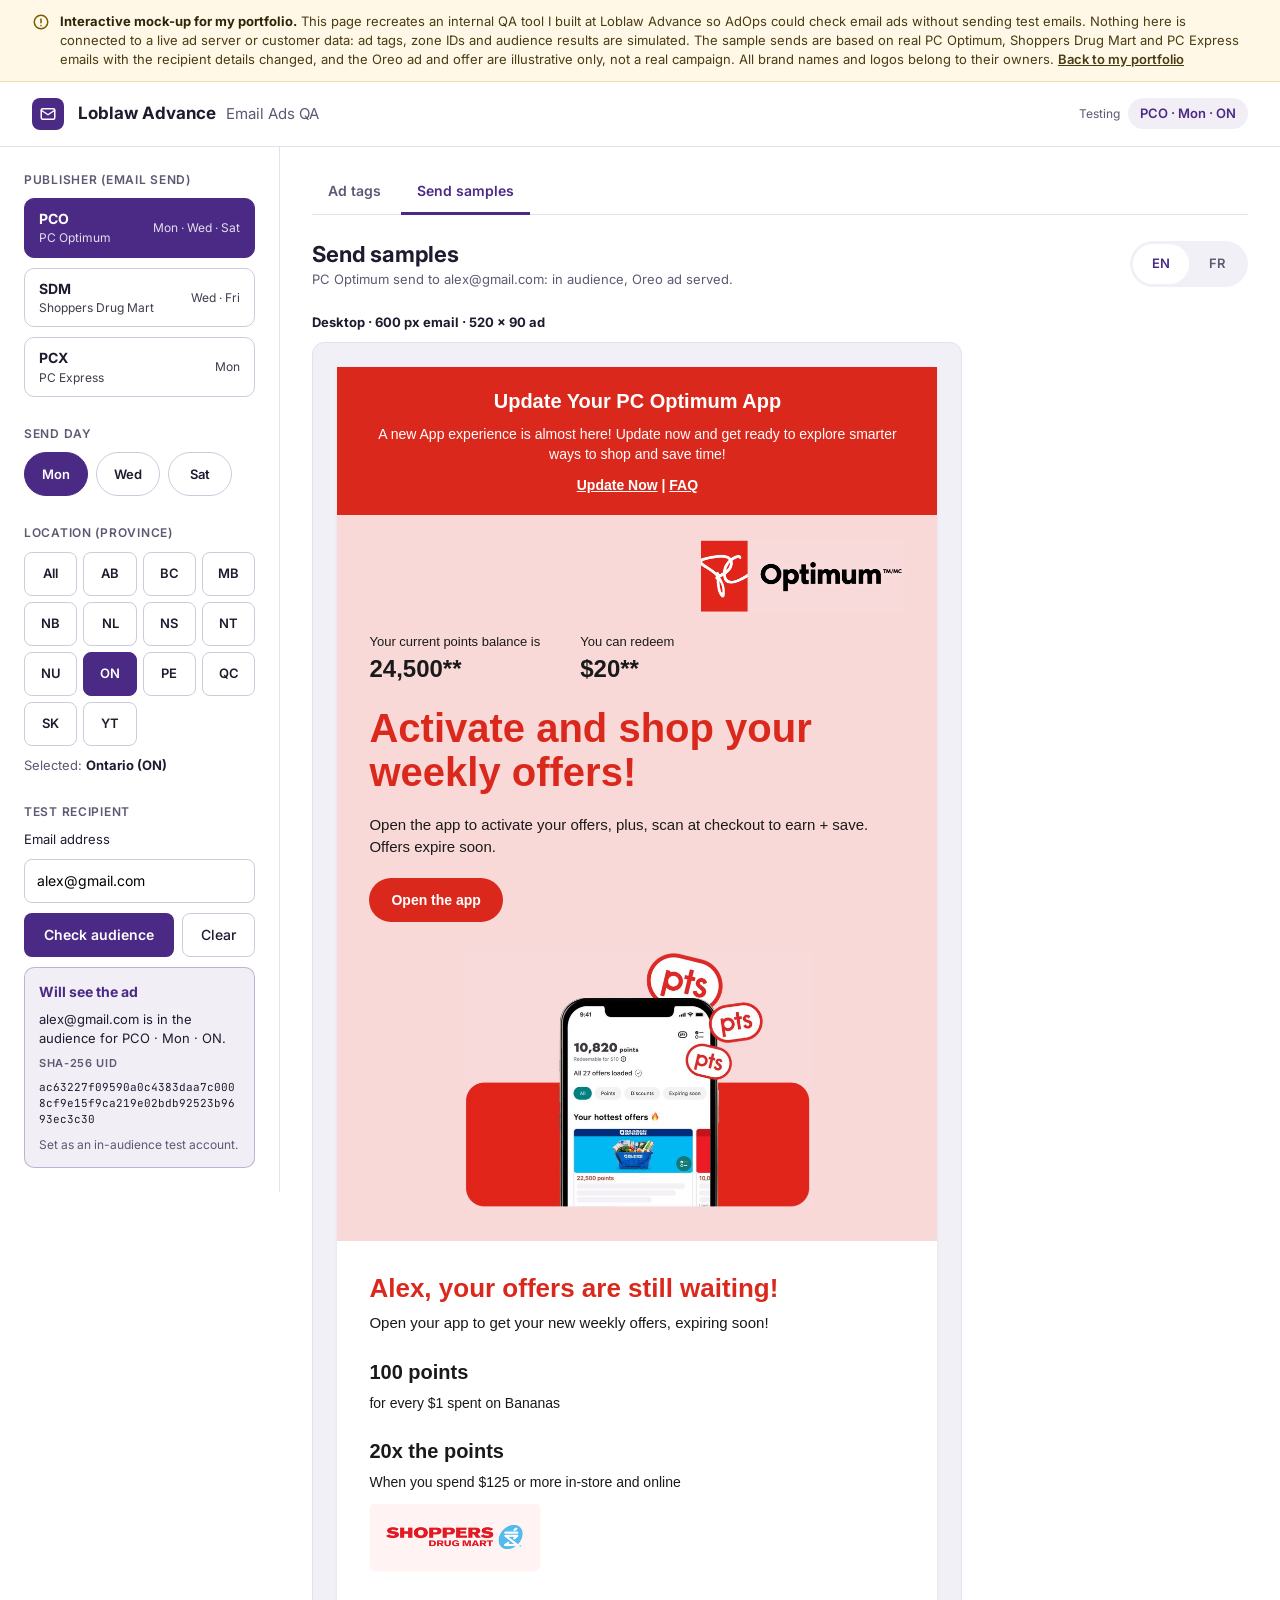
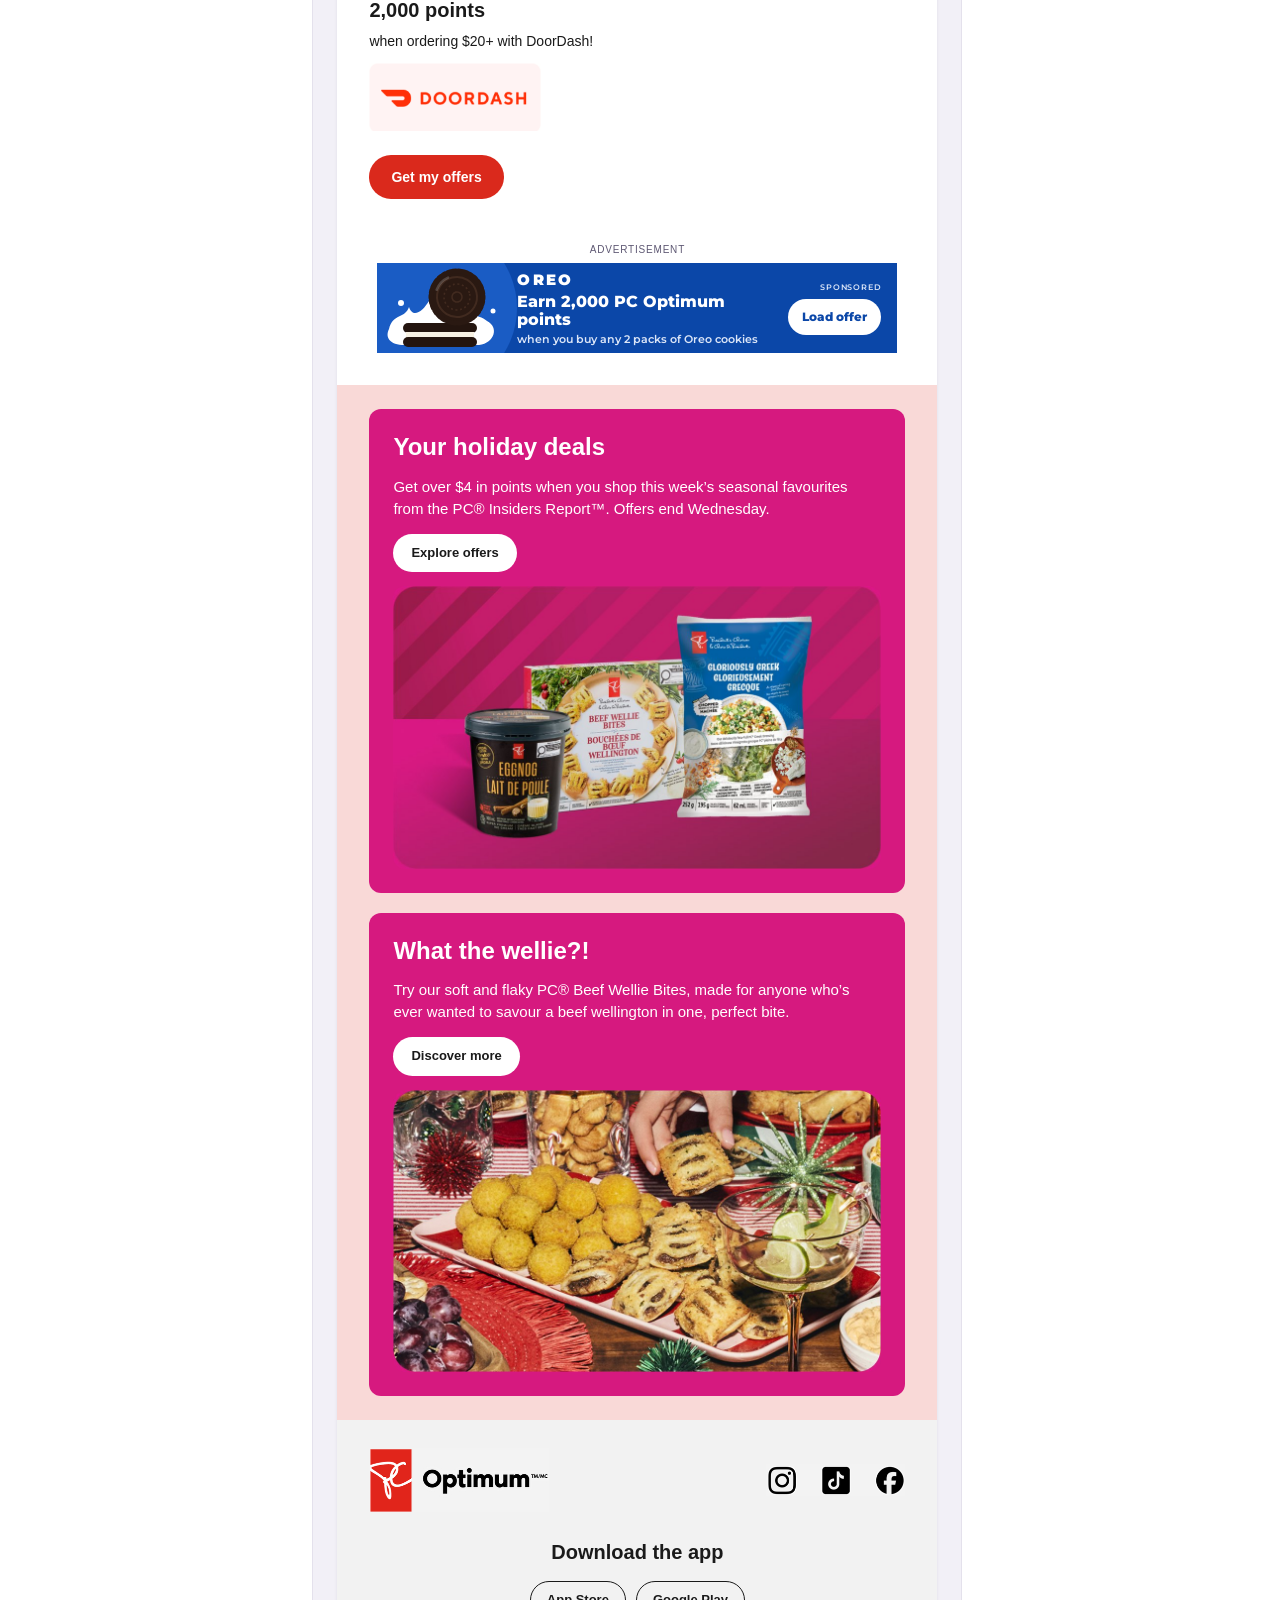
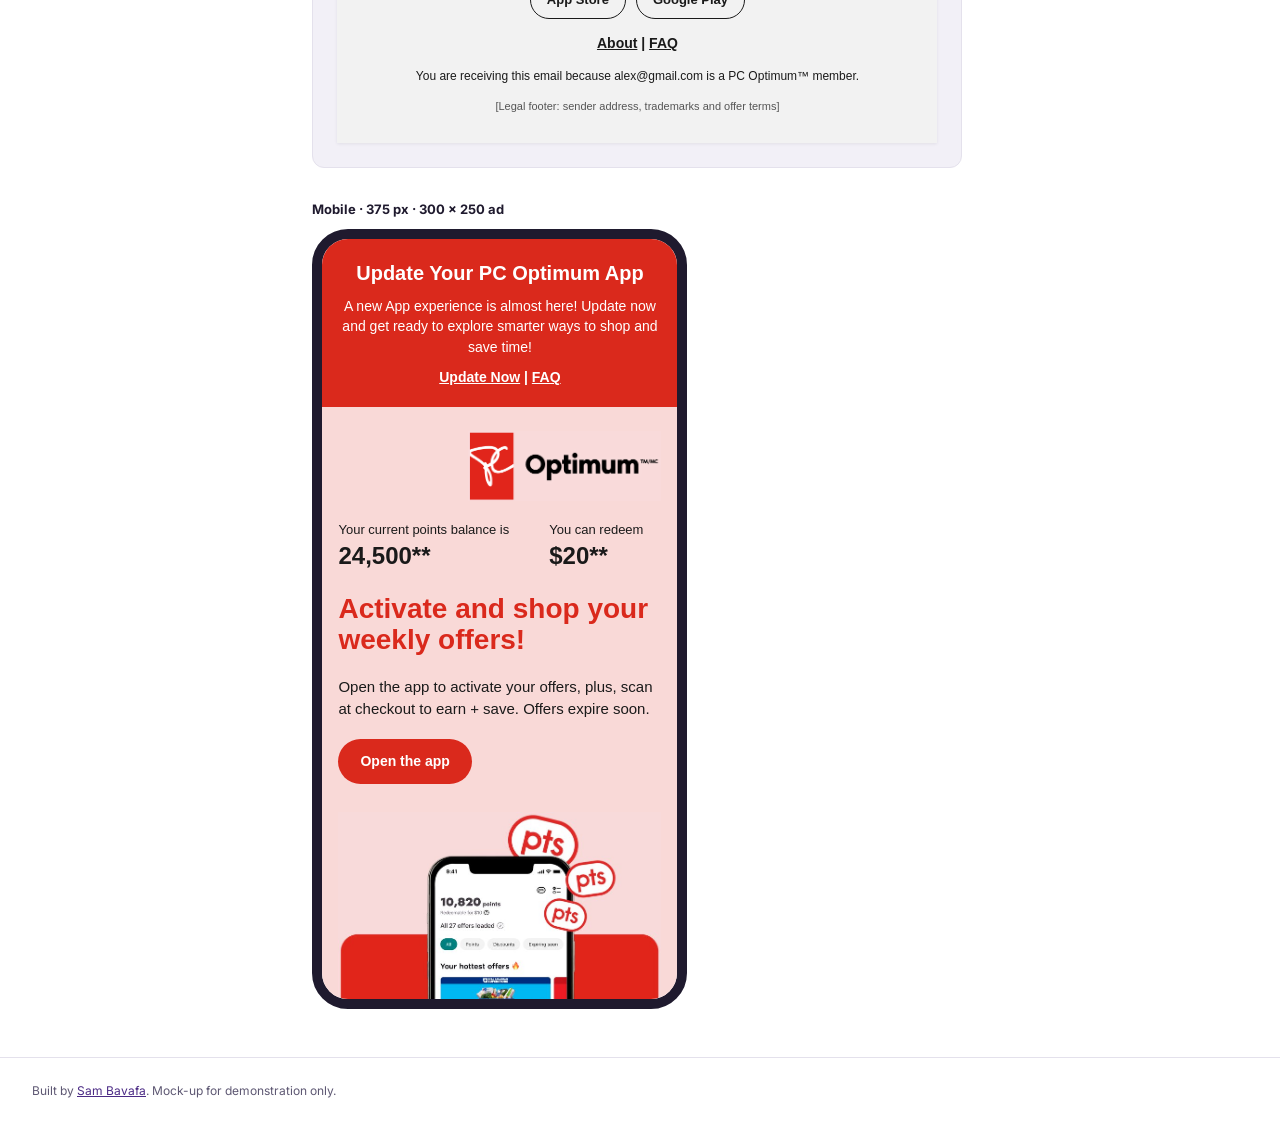
==== email-ads-qa/index.html @ ba128b36 "Add live Email Ads QA mock-up page and link it from the portfolio Co-Authored-By: Claude Opus 5.5 <n" ====
<!doctype html>
<html lang="en">
<head>
<meta charset="utf-8">
<meta name="viewport" content="width=device-width, initial-scale=1">
<title>Email Ads QA · Live mock-up · Sam Bavafa</title>
<meta name="description" content="Interactive mock-up of an email ads QA tool built at Loblaw Advance: preview ad tags and sample sends by publisher, send day, province, language and test recipient.">
<link rel="preconnect" href="https://fonts.googleapis.com">
<link href="https://fonts.googleapis.com/css2?family=Inter:wght@400;500;600;700&family=JetBrains+Mono:wght@400;500&family=Montserrat:wght@600;800;900&display=swap" rel="stylesheet">
<style>
:root{--brand:#4B2A85;--tint:rgba(75,42,133,.08);--ink:#1F1A2E;--muted:#5E5873;--line:#E4E1EC;--soft:#F7F6FA;--warn:#A33A00}
*{box-sizing:border-box}
body{margin:0;background:#fff;color:var(--ink);font:14px/1.45 Inter,system-ui,sans-serif}
button,input{font:inherit}
button{cursor:pointer}
a{color:var(--brand)}
.notice{background:#FFF8E6;border-bottom:1px solid #F0DFB0;padding:12px 32px;font-size:13px;color:#4A3B12;display:flex;gap:10px;align-items:flex-start}
.notice strong{color:#2E2408}
.notice a{color:#4A3B12;font-weight:600}
header{display:flex;flex-wrap:wrap;align-items:center;justify-content:space-between;gap:12px 24px;padding:16px 32px;border-bottom:1px solid var(--line)}
.brand{display:flex;align-items:center;gap:14px}
.mark{width:32px;height:32px;border-radius:8px;background:var(--brand);display:flex;align-items:center;justify-content:center}
.chip{padding:6px 12px;border-radius:999px;background:var(--tint);color:var(--brand);font-weight:600;font-size:13px}
.layout{display:flex;flex-wrap:wrap;align-items:flex-start}
aside{flex:1 1 280px;max-width:100%;padding:24px;border-right:1px solid var(--line);display:flex;flex-direction:column;gap:28px}
aside section{display:flex;flex-direction:column;gap:10px}
.lbl{margin:0;font-size:12px;font-weight:600;letter-spacing:.06em;text-transform:uppercase;color:var(--muted)}
.opt{border:1px solid #CFCADB;background:#fff;color:var(--ink)}
.opt.on{background:var(--brand);border-color:var(--brand);color:#fff}
.pub{display:flex;align-items:center;justify-content:space-between;gap:8px;min-height:52px;padding:10px 14px;border-radius:10px;text-align:left}
.pub small{display:block;font-size:12px;opacity:.85}
.days{display:flex;flex-wrap:wrap;gap:8px}
.day{min-width:64px;min-height:44px;padding:0 14px;border-radius:999px;font-weight:600;font-size:13px}
.provs{display:grid;grid-template-columns:repeat(4,minmax(0,1fr));gap:6px}
.prov{min-height:44px;border-radius:8px;font-weight:600;font-size:13px}
input[type=email]{min-height:44px;width:100%;padding:0 12px;border-radius:8px;border:1px solid #CFCADB;font-size:14px}
.btn{min-height:44px;border-radius:8px;border:0;background:var(--brand);color:#fff;font-weight:600;font-size:14px;padding:0 18px}
.btn.ghost{background:#fff;color:var(--ink);border:1px solid #CFCADB;font-weight:500}
.result{display:flex;flex-direction:column;gap:8px;padding:14px;border-radius:10px;border:1px solid rgba(75,42,133,.3);background:var(--tint)}
.result.out{border-color:#F1C4AA;background:#FFF4EE}
code,.mono{font-family:'JetBrains Mono',ui-monospace,monospace}
main{flex:999 1 560px;min-width:0;padding:24px 32px 48px;display:flex;flex-direction:column;gap:24px}
.tabs{display:flex;gap:4px;border-bottom:1px solid var(--line);flex-wrap:wrap}
.tab{min-height:44px;padding:0 16px;border:0;border-bottom:3px solid transparent;margin-bottom:-1px;background:none;color:var(--muted);font-weight:600;font-size:14px}
.tab.on{color:var(--brand);border-color:var(--brand)}
.bar{display:flex;flex-wrap:wrap;align-items:center;justify-content:space-between;gap:12px}
h1{margin:0;font-size:22px;letter-spacing:-.01em}
.sub{margin:0;color:var(--muted);font-size:13px}
.lang-card{display:flex;flex-direction:column;gap:16px;padding:20px;border:1px solid var(--line);border-radius:14px}
.slots{display:flex;flex-wrap:wrap;gap:24px;align-items:flex-start}
.slot{display:flex;flex-direction:column;gap:10px;max-width:100%}
.frame{overflow:hidden;border:1px dashed #CFCADB;background:var(--soft);display:flex;align-items:center;justify-content:center;color:var(--muted);font-size:13px;text-align:center}
.frame.r{border-color:transparent;background:#fff;display:block;text-align:left}
.url{display:flex;gap:8px;align-items:flex-start;max-width:100%}
.url code{flex:1;min-width:0;padding:8px 10px;border-radius:6px;background:var(--soft);font-size:11px;word-break:break-all}
.copy{min-width:64px;min-height:36px;border-radius:6px;border:1px solid #CFCADB;background:#fff;font-size:12px;font-weight:600}
.seg{display:flex;padding:3px;border-radius:999px;background:#F2F0F7}
.seg button{min-width:56px;min-height:40px;border:0;border-radius:999px;background:none;color:var(--muted);font-weight:600;font-size:13px}
.seg button.on{background:#fff;color:var(--brand)}
.previews{display:flex;flex-wrap:wrap;gap:32px;align-items:flex-start}
.desk{max-width:100%;overflow-x:auto;border-radius:12px;border:1px solid var(--line);background:#F2F0F7;padding:24px}
.desk>div{width:600px;background:#fff;box-shadow:0 1px 3px rgba(31,26,46,.08)}
.phone{width:375px;max-width:100%;border-radius:36px;border:10px solid var(--ink);overflow:hidden;background:#fff}
.phone>div{height:760px;overflow-y:auto}
.scroll{max-width:100%;overflow-x:auto}
/* email */
.em{font:14px/1.45 Arial,Helvetica,sans-serif;color:#1A1A1A;background:#fff}
.em img{display:block;max-width:100%;height:auto}
.em .pill{display:inline-block;padding:12px 22px;border-radius:999px;font-weight:700;text-decoration:none}
.em .col{display:flex;flex-direction:column}
.em .split{display:flex;flex-wrap:wrap;gap:20px;align-items:center}
.em .split>*{flex:1 1 220px}
.adslot{display:flex;flex-direction:column;align-items:center;gap:6px;padding:12px 0 32px;background:#fff}
.adslot>span{font-size:10px;letter-spacing:.08em;text-transform:uppercase;color:#5E5873}
.noad{border:1px dashed #B9B3C6;display:flex;align-items:center;justify-content:center;text-align:center;padding:12px;color:var(--warn);font-size:13px}
/* ad */
.ad{position:relative;overflow:hidden;background:#0B47A8;color:#fff;font-family:Montserrat,Arial,sans-serif}
.ad .glow{position:absolute;border-radius:50%;background:#1A5CC4}
footer.site{padding:24px 32px;border-top:1px solid var(--line);font-size:12px;color:var(--muted)}
@media (max-width:640px){header,.notice,main,footer.site{padding-left:16px;padding-right:16px}aside{border-right:0;border-bottom:1px solid var(--line);padding:16px}}
</style>
</head>
<body>

<div class="notice" role="note">
  <svg width="18" height="18" viewBox="0 0 24 24" fill="none" stroke="#7A5B00" stroke-width="2" stroke-linecap="round" stroke-linejoin="round" aria-hidden="true" style="flex:0 0 auto;margin-top:1px"><circle cx="12" cy="12" r="9"/><path d="M12 8v5M12 16.5v.5"/></svg>
  <span><strong>Interactive mock-up for my portfolio.</strong> This page recreates an internal QA tool I built at Loblaw Advance so AdOps could check email ads without sending test emails. Nothing here is connected to a live ad server or customer data: ad tags, zone IDs and audience results are simulated. The sample sends are based on real PC Optimum, Shoppers Drug Mart and PC Express emails with the recipient details changed, and the Oreo ad and offer are illustrative only, not a real campaign. All brand names and logos belong to their owners. <a href="https://bavafa.github.io/">Back to my portfolio</a></span>
</div>

<header>
  <div class="brand">
    <div class="mark"><svg width="18" height="18" viewBox="0 0 24 24" fill="none" stroke="#fff" stroke-width="2" stroke-linecap="round" stroke-linejoin="round" aria-hidden="true"><rect x="3" y="5" width="18" height="14" rx="2"/><path d="M3 7l9 6 9-6"/></svg></div>
    <div><span style="font-weight:700;font-size:17px">Loblaw Advance</span> <span style="color:var(--muted);font-size:15px;margin-left:6px">Email Ads QA</span></div>
  </div>
  <div style="display:flex;align-items:center;gap:8px"><span style="font-size:12px;color:var(--muted)">Testing</span><span class="chip" id="summary"></span></div>
</header>

<div class="layout">
  <aside>
    <section><h2 class="lbl">Publisher (email send)</h2><div id="pubs" class="col" style="display:flex;flex-direction:column;gap:10px"></div></section>
    <section><h2 class="lbl">Send day</h2><div id="days" class="days"></div></section>
    <section><h2 class="lbl">Location (province)</h2><div id="provs" class="provs"></div><p class="sub">Selected: <strong id="provName" style="color:var(--ink)"></strong></p></section>
    <section>
      <h2 class="lbl">Test recipient</h2>
      <label for="email" style="font-size:13px">Email address</label>
      <input id="email" type="email" placeholder="name@example.com" value="alex@gmail.com" autocomplete="off">
      <div style="display:flex;gap:8px"><button class="btn" id="check" style="flex:1">Check audience</button><button class="btn ghost" id="clear">Clear</button></div>
      <p id="err" style="margin:0;font-size:13px;color:var(--warn)" hidden></p>
      <div id="result"></div>
    </section>
  </aside>

  <main>
    <div class="tabs" role="tablist" aria-label="View">
      <button class="tab" role="tab" data-tab="tags">Ad tags</button>
      <button class="tab" role="tab" data-tab="sample">Send samples</button>
    </div>
    <div id="view"></div>
  </main>
</div>

<footer class="site">Built by <a href="https://bavafa.github.io/">Sam Bavafa</a>. Mock-up for demonstration only.</footer>

<script>
(function(){
var A='assets/';
var PUBS=[{id:'pco',code:'PCO',name:'PC Optimum',days:['Mon','Wed','Sat']},{id:'sdm',code:'SDM',name:'Shoppers Drug Mart',days:['Wed','Fri']},{id:'pcx',code:'PCX',name:'PC Express',days:['Mon']}];
var PROVS=[['ALL','All provinces'],['AB','Alberta'],['BC','British Columbia'],['MB','Manitoba'],['NB','New Brunswick'],['NL','Newfoundland and Labrador'],['NS','Nova Scotia'],['NT','Northwest Territories'],['NU','Nunavut'],['ON','Ontario'],['PE','Prince Edward Island'],['QC','Quebec'],['SK','Saskatchewan'],['YT','Yukon']];
var KNOWN={'alex@gmail.com':true};
var S={pub:'pco',day:'Mon',prov:'ON',tab:'sample',lang:'EN',check:null,rendered:false,at:'',copied:''};

function esc(v){return String(v).replace(/[&<>"']/g,function(c){return{'&':'&amp;','<':'&lt;','>':'&gt;','"':'&quot;',"'":'&#39;'}[c];});}
function $(id){return document.getElementById(id);}
function pub(){return PUBS.filter(function(p){return p.id===S.pub;})[0];}
function provLabel(){return S.prov==='ALL'?'All provinces':S.prov;}
function summary(){var p=pub();return p.code+' · '+S.day+' · '+provLabel();}
function blocked(){return !!(S.check&&!S.check.inAud);}

async function sha256(t){if(!(window.crypto&&crypto.subtle))return null;var b=await crypto.subtle.digest('SHA-256',new TextEncoder().encode(t));return Array.from(new Uint8Array(b)).map(function(x){return x.toString(16).padStart(2,'0');}).join('');}
async function doCheck(){
  var e=$('email').value.trim().toLowerCase();
  if(!/^[^\s@]+@[^\s@]+\.[^\s@]+$/.test(e)){$('err').textContent='Enter a valid email address.';$('err').hidden=false;S.check=null;render();return;}
  $('err').hidden=true;
  var h=null;try{h=await sha256(e);}catch(x){}
  var known=Object.prototype.hasOwnProperty.call(KNOWN,e);
  S.check={email:e,hash:h||'Hashing unavailable in this browser',known:known,inAud:known?KNOWN[e]:(h?parseInt(h[0],16)%2===0:false)};
  render();
}
function select(p){Object.assign(S,{rendered:false,at:'',copied:''},p);render();}

/* ---------- Oreo ad ---------- */
var AD={EN:{label:'Sponsored',h:'Earn 2,000 PC Optimum points',sub:'when you buy any 2 packs of Oreo cookies',cta:'Load offer',fine:'Offer valid Nov 9 to 15, 2026. Load in the app before you shop.'},
FR:{label:'Commandité',h:'Obtenez 2 000 points PC Optimum',sub:'à l’achat de 2 emballages de biscuits Oreo',cta:'Charger l’offre',fine:'Offre valide du 9 au 15 nov. 2026. Chargez-la dans l’appli avant vos achats.'}};
function cookieSvg(w,h,big){
  var s=big?1.3:1;
  return '<svg width="'+w+'" height="'+h+'" viewBox="0 0 '+(big?150:122)+' '+(big?120:90)+'" role="img" aria-label="Chocolate sandwich cookies with a milk splash" style="position:relative;flex:0 0 auto">'+
  (big?'<path d="M8 90 C12 70 28 76 32 60 C38 76 52 66 58 52 C64 70 84 64 90 52 C96 70 120 66 130 78 C146 86 140 108 120 110 L26 110 C6 110 2 100 8 90 Z" fill="#fff"/><circle cx="22" cy="54" r="4" fill="#fff"/><circle cx="138" cy="64" r="3" fill="#fff"/><rect x="26" y="80" width="96" height="13" rx="6.5" fill="#24150F"/><rect x="30" y="92" width="88" height="8" fill="#F8F2E4"/><rect x="26" y="99" width="96" height="13" rx="6.5" fill="#24150F"/><g transform="rotate(-14 92 46)"><circle cx="92" cy="46" r="34" fill="#2A1912" stroke="#2A1912" stroke-width="6" stroke-dasharray="3.6 2.8" stroke-linecap="round"/><circle cx="92" cy="46" r="26" fill="none" stroke="#412A1F" stroke-width="2.4"/><circle cx="92" cy="46" r="17" fill="none" stroke="#412A1F" stroke-width="2" stroke-dasharray="2.4 3"/><circle cx="92" cy="46" r="7" fill="none" stroke="#412A1F" stroke-width="2"/><path d="M68 30 A29 29 0 0 1 86 18" fill="none" stroke="#fff" stroke-opacity=".18" stroke-width="3" stroke-linecap="round"/></g>'
  :'<path d="M6 66 C10 50 22 56 26 44 C30 56 40 48 46 38 C50 52 66 48 70 40 C76 54 96 50 104 58 C116 64 112 80 96 82 L22 82 C6 82 2 74 6 66 Z" fill="#fff"/><circle cx="18" cy="40" r="3" fill="#fff"/><circle cx="110" cy="48" r="2.5" fill="#fff"/><rect x="20" y="60" width="74" height="10" rx="5" fill="#24150F"/><rect x="23" y="69" width="68" height="6" fill="#F8F2E4"/><rect x="20" y="74" width="74" height="10" rx="5" fill="#24150F"/><g transform="rotate(-14 74 34)"><circle cx="74" cy="34" r="26" fill="#2A1912" stroke="#2A1912" stroke-width="5" stroke-dasharray="3 2.4" stroke-linecap="round"/><circle cx="74" cy="34" r="20" fill="none" stroke="#412A1F" stroke-width="2"/><circle cx="74" cy="34" r="13" fill="none" stroke="#412A1F" stroke-width="1.6" stroke-dasharray="2 2.6"/><circle cx="74" cy="34" r="5" fill="none" stroke="#412A1F" stroke-width="1.6"/><path d="M56 22 A22 22 0 0 1 70 13" fill="none" stroke="#fff" stroke-opacity=".18" stroke-width="2.5" stroke-linecap="round"/></g>')+'</svg>';
}
function ad(size,lang){
  var c=AD[lang];
  if(size==='lb') return '<div class="ad" style="width:520px;height:90px;display:flex;align-items:center;gap:12px;padding:0 16px 0 6px"><div class="glow" style="left:-30px;top:-40px;width:170px;height:170px"></div>'+cookieSvg(122,90,false)+
    '<div style="position:relative;flex:1;min-width:0;display:flex;flex-direction:column;gap:2px"><span style="font-size:15px;font-weight:900;letter-spacing:.14em">OREO</span><span style="font-size:16px;font-weight:800;line-height:1.15">'+c.h+'</span><span style="font-size:11px;font-weight:600;color:#DCE6F8">'+c.sub+'</span></div>'+
    '<div style="position:relative;display:flex;flex-direction:column;align-items:flex-end;gap:6px"><span style="font-size:8px;font-weight:600;letter-spacing:.1em;text-transform:uppercase;color:#DCE6F8">'+c.label+'</span><span style="padding:9px 14px;border-radius:999px;background:#fff;color:#0B47A8;font-weight:800;font-size:12px;white-space:nowrap">'+c.cta+'</span></div></div>';
  return '<div class="ad" style="width:300px;height:250px;padding:16px 18px 14px;display:flex;flex-direction:column"><div class="glow" style="right:-60px;bottom:-70px;width:240px;height:240px"></div>'+
    '<div style="position:relative;display:flex;align-items:center;justify-content:space-between"><span style="font-size:26px;font-weight:900;letter-spacing:.14em">OREO</span><span style="font-size:8px;font-weight:600;letter-spacing:.1em;text-transform:uppercase;color:#DCE6F8">'+c.label+'</span></div>'+
    '<span style="position:relative;margin-top:8px;font-size:21px;font-weight:800;line-height:1.12;max-width:200px">'+c.h+'</span><span style="position:relative;margin-top:6px;font-size:12px;font-weight:600;color:#DCE6F8;max-width:160px">'+c.sub+'</span>'+
    '<div style="position:relative;margin-top:auto;display:flex;flex-direction:column;gap:8px;align-items:flex-start"><span style="padding:9px 16px;border-radius:999px;background:#fff;color:#0B47A8;font-weight:800;font-size:13px">'+c.cta+'</span><span style="font-size:8px;font-weight:600;color:#DCE6F8;max-width:120px;line-height:1.3">'+c.fine+'</span></div>'+
    '<div style="position:absolute;right:0;bottom:6px">'+cookieSvg(150,120,true)+'</div></div>';
}

/* ---------- email copy ---------- */
var COM={EN:{adLabel:'Advertisement',noAd:'No ad served: recipient not in audience'},FR:{adLabel:'Publicité',noAd:'Aucune pub : destinataire hors audience'}};
var C={
pco:{EN:{bt:'Update Your PC Optimum App',bb:'A new App experience is almost here! Update now and get ready to explore smarter ways to shop and save time!',up:'Update Now',bl:'Your current points balance is',bv:'24,500**',rl:'You can redeem',rv:'$20**',hl:'Activate and shop your weekly offers!',body:'Open the app to activate your offers, plus, scan at checkout to earn + save. Offers expire soon.',open:'Open the app',wait:'{name}, your offers are still waiting!',waitSub:'Open your app to get your new weekly offers, expiring soon!',
  offers:[['100 points','for every $1 spent on Bananas',''],['20x the points','When you spend $125 or more in-store and online','pco-chip-sdm.png'],['2,000 points','when ordering $20+ with DoorDash!','pco-chip-doordash.png']],get:'Get my offers',
  cards:[['Your holiday deals','Get over $4 in points when you shop this week’s seasonal favourites from the PC® Insiders Report™. Offers end Wednesday.','Explore offers','pco-holiday.jpg'],['What the wellie?!','Try our soft and flaky PC® Beef Wellie Bites, made for anyone who’s ever wanted to savour a beef wellington in one, perfect bite.','Discover more','pco-wellie.jpg']],
  dl:'Download the app',about:'About',rec:'You are receiving this email because {email} is a PC Optimum™ member.'},
 FR:{bt:'Mettez à jour votre appli PC Optimum',bb:'Une nouvelle expérience appli arrive bientôt! Faites la mise à jour et découvrez des façons plus futées de magasiner et de gagner du temps!',up:'Mettre à jour',bl:'Votre solde de points actuel est de',bv:'24 500**',rl:'Vous pouvez échanger',rv:'20 $**',hl:'Activez et profitez de vos offres de la semaine!',body:'Ouvrez l’appli pour activer vos offres, puis balayez-la à la caisse pour accumuler et économiser. Les offres expirent bientôt.',open:'Ouvrir l’appli',wait:'{name}, vos offres vous attendent toujours!',waitSub:'Ouvrez votre appli pour obtenir vos nouvelles offres de la semaine, qui expirent bientôt!',
  offers:[['100 points','par tranche de 1 $ dépensée en bananes',''],['20x les points','à l’achat de 125 $ ou plus en magasin et en ligne','pco-chip-sdm.png'],['2 000 points','à l’achat de 20 $ ou plus avec DoorDash!','pco-chip-doordash.png']],get:'Obtenir mes offres',
  cards:[['Vos aubaines des Fêtes','Obtenez plus de 4 $ en points à l’achat des favoris saisonniers de la semaine du Rapport des initiés PC. Les offres se terminent mercredi.','Découvrir les offres','pco-holiday.jpg'],['Wellington en bouchées!','Essayez nos bouchées de bœuf Wellington PC, tendres et feuilletées, pour savourer un bœuf Wellington en une seule bouchée parfaite.','En savoir plus','pco-wellie.jpg']],
  dl:'Téléchargez l’appli',about:'À propos',rec:'Vous recevez ce courriel parce que {email} est membre PC Optimum.'}},
sdm:{EN:{tag:'Proudly Canadian owned and operated',nav:['Flyer Deals','Find a Location','Load your Offers'],flyer:'Check this Week’s Flyer Deals',pl:'{name}, you have 24,500 points',pv:'That’s a $20 value!',ex:'SHOPPERS DRUG MART EXCLUSIVE',bogo:'Buy 1 get 1 free when you buy participating products',date:'Tuesday, Nov 3',bt:'Buy one get one free',bb:'Almost any Dove, Tresemme or Axe products',go:'Get Offer',ch:'In-store & Online',bd:'Monday, Nov 2 to Thursday, Nov 5',btt:'Get 20x the points',bbd:'when you spend $75 or more on beauty.',badge:'That’s 30% back in points!',shop:'Shop now',find:'Find a store',gt:'Get ready to get holiday gifting',gb:'Discover great gifts for everyone and every budget.',h1:'Is it pollen or my pet?',h1b:'Chat with PC Health™',h1c:'Start now',h2:'Health questions? Ask PC Health™',h2b:'Getting you from trusted information to trusted care.',h2c:'Try it now',fb:'{name}, did you like this email?',dl:'Download the Shoppers Drug Mart™ app',links:['Unsubscribe','SMS Opt-in','Contact us','Privacy Policy'],rec:'You are receiving this email because {email} is a PC Optimum member.'},
 FR:{tag:'Fièrement canadienne',nav:['Aubaines de la circulaire','Trouver une succursale','Charger vos offres'],flyer:'Voyez les aubaines de la circulaire de la semaine',pl:'{name}, vous avez 24 500 points',pv:'Une valeur de 20 $!',ex:'EXCLUSIVITÉ SHOPPERS DRUG MART',bogo:'Achetez-en 1, obtenez-en 1 gratuit',date:'Mardi 3 nov.',bt:'Achetez-en un, obtenez-en un gratuit',bb:'Presque tous les produits Dove, Tresemme ou Axe',go:'Obtenir l’offre',ch:'En magasin et en ligne',bd:'Du lundi 2 nov. au jeudi 5 nov.',btt:'Obtenez 20x les points',bbd:'à l’achat de 75 $ ou plus en beauté.',badge:'30 % de retour en points!',shop:'Magasiner',find:'Trouver une succursale',gt:'Préparez vos cadeaux des Fêtes',gb:'Découvrez de superbes cadeaux pour tous et pour tous les budgets.',h1:'Pollen ou animal de compagnie?',h1b:'Clavardez avec PC Santé',h1c:'Commencer',h2:'Des questions sur la santé? Demandez à PC Santé',h2b:'De l’information fiable à des soins de confiance.',h2c:'Essayer',fb:'{name}, avez-vous aimé ce courriel?',dl:'Téléchargez l’appli Shoppers Drug Mart',links:['Se désabonner','Inscription SMS','Nous joindre','Confidentialité'],rec:'Vous recevez ce courriel parce que {email} est membre PC Optimum.'}},
pcx:{EN:{greet:'Way to go, {name}!',bal:'Current PC Optimum™ balance: 24,500 points',low:'$20',red:'Redeemable for <b>$20</b>',high:'$30',hero:'Groceries. Fast. Easy.',p1:'Between bath time and bed time, make groceries the easiest part of your routine with <i>PC Express</i>.',p2:'Shop groceries online for fast delivery to your door or pick up at your favourite store.',get:'Get',offer:'30,000 PC Optimum™ points plus 1 month of FREE pickup and delivery',os:'on your next <i>PC Express</i> order of $90 or more.',code:'Use your exclusive code <b>[PROMO CODE]</b> at checkout when you sign in with your <span style="color:#1F5FD0">{email}</span> account.',shop:'Shop now',fine:'Offer valid on orders placed and picked up or delivered by November 8, 2026. Cannot be combined with any other coupons or promotions.',app:'Online grocery shopping is easier with the PC Express app. Download it now for <b>iOS</b> or <b>Android</b>.',pn:'*Points balance and redemption value are calculated up to 48 hours prior to sending this email.',links:['Unsubscribe','Manage Preferences','Contact Us'],rec:'Sent to {email}'},
 FR:{greet:'Bravo, {name}!',bal:'Solde PC Optimum actuel : 24 500 points',low:'20 $',red:'Échangeable contre <b>20 $</b>',high:'30 $',hero:'L’épicerie. Rapide. Facile.',p1:'Entre le bain et le dodo, faites de l’épicerie la partie la plus simple de votre routine avec <i>PC Express</i>.',p2:'Faites votre épicerie en ligne pour une livraison rapide à votre porte ou un ramassage à votre magasin préféré.',get:'Obtenez',offer:'30 000 points PC Optimum et 1 mois de ramassage et de livraison GRATUITS',os:'sur votre prochaine commande <i>PC Express</i> de 90 $ ou plus.',code:'Utilisez votre code exclusif <b>[CODE PROMO]</b> à la caisse en vous connectant avec votre compte <span style="color:#1F5FD0">{email}</span>.',shop:'Magasiner',fine:'Offre valide sur les commandes passées et ramassées ou livrées au plus tard le 8 novembre 2026. Ne peut être combinée à aucun autre coupon ou promotion.',app:'L’épicerie en ligne est plus simple avec l’appli PC Express. Téléchargez-la pour <b>iOS</b> ou <b>Android</b>.',pn:'*Le solde de points et la valeur d’échange sont calculés jusqu’à 48 heures avant l’envoi de ce courriel.',links:['Se désabonner','Gérer les préférences','Nous joindre'],rec:'Envoyé à {email}'}}
};
var LEGAL={EN:'[Legal footer: sender address, trademarks and offer terms]',FR:'[Pied de page légal : adresse, marques de commerce et conditions des offres]'};

function fill(t,name,email){
  var o={};for(var k in t){var v=t[k];
    if(typeof v==='string')v=v.split('{name}').join(esc(name)).split('{email}').join(esc(email));
    o[k]=v;}return o;
}
function img(f,alt,w,extra){return '<img src="'+A+f+'" alt="'+esc(alt||'')+'" style="width:'+w+';'+(extra||'')+'">';}
function slot(desk,lang){
  var w=desk?520:300,h=desk?90:250;
  return '<div class="adslot"><span>'+COM[lang].adLabel+'</span>'+(blocked()?'<div class="noad" style="width:'+w+'px;height:'+h+'px">'+COM[lang].noAd+'</div>':ad(desk?'lb':'bb',lang))+'</div>';
}

function email(pid,lang,desk,name,em){
  var t=fill(C[pid][lang],name,em),pad=desk?'32px':'16px',hb=desk?40:28,hm=desk?26:21,L=LEGAL[lang];
  if(pid==='pco'){
    return '<div class="em">'+
    '<div style="background:#DA291C;color:#fff;text-align:center;padding:20px '+pad+'" class="col"><strong style="font-size:20px">'+t.bt+'</strong><span style="margin-top:8px">'+t.bb+'</span><span style="margin-top:10px;font-weight:700"><a href="#" style="color:#fff">'+t.up+'</a> | <a href="#" style="color:#fff">FAQ</a></span></div>'+
    '<div style="background:#F9D9D7;padding:24px '+pad+' 32px;display:flex;flex-direction:column;gap:20px"><div style="display:flex;justify-content:flex-end">'+img('pco-logo.png','PC Optimum','206px','max-width:60%')+'</div>'+
    '<div style="display:flex;flex-wrap:wrap;gap:12px 40px"><div class="col"><span style="font-size:13px">'+t.bl+'</span><strong style="font-size:24px">'+t.bv+'</strong></div><div class="col"><span style="font-size:13px">'+t.rl+'</span><strong style="font-size:24px">'+t.rv+'</strong></div></div>'+
    '<h2 style="margin:0;color:#DA291C;font-size:'+hb+'px;line-height:1.1">'+t.hl+'</h2><p style="margin:0;font-size:15px">'+t.body+'</p><div><a href="#" class="pill" style="background:#DA291C;color:#fff">'+t.open+'</a></div>'+img('pco-hero.jpg','','349px','margin:8px auto 0')+'</div>'+
    '<div style="padding:32px '+pad+';display:flex;flex-direction:column;gap:24px"><div class="col" style="gap:8px"><strong style="color:#DA291C;font-size:'+hm+'px;line-height:1.2">'+t.wait+'</strong><span style="font-size:15px">'+t.waitSub+'</span></div>'+
    t.offers.map(function(o){return '<div class="col" style="gap:6px"><strong style="font-size:20px">'+o[0]+'</strong><span>'+o[1]+'</span>'+(o[2]?img(o[2],o[2].indexOf('sdm')>0?'Shoppers Drug Mart':'DoorDash','172px','margin-top:6px'):'')+'</div>';}).join('')+
    '<div><a href="#" class="pill" style="background:#DA291C;color:#fff">'+t.get+'</a></div></div>'+slot(desk,lang)+
    '<div style="background:#F9D9D7;padding:24px '+pad+';display:flex;flex-direction:column;gap:20px">'+t.cards.map(function(c){return '<div style="background:#D6197F;color:#fff;border-radius:12px;padding:24px;display:flex;flex-direction:column;gap:14px"><strong style="font-size:24px;line-height:1.2">'+c[0]+'</strong><span style="font-size:15px">'+c[1]+'</span><div><a href="#" class="pill" style="background:#fff;color:#1A1A1A;padding:10px 18px;font-size:13px">'+c[2]+'</a></div>'+img(c[3],'','100%','border-radius:12px')+'</div>';}).join('')+'</div>'+
    '<div style="background:#F2F2F2;padding:28px '+pad+';display:flex;flex-direction:column;align-items:center;gap:14px;text-align:center"><div style="align-self:stretch;display:flex;align-items:center;justify-content:space-between;gap:12px">'+img('pco-footer-logo.png','PC Optimum','180px','max-width:50%')+img('pco-social.png','Instagram, TikTok, Facebook','139px','max-width:40%')+'</div>'+
    '<strong style="font-size:20px;margin-top:12px">'+t.dl+'</strong><div style="display:flex;flex-wrap:wrap;justify-content:center;gap:10px"><a href="#" class="pill" style="border:1.5px solid #1A1A1A;color:#1A1A1A;padding:9px 16px;font-size:13px">App Store</a><a href="#" class="pill" style="border:1.5px solid #1A1A1A;color:#1A1A1A;padding:9px 16px;font-size:13px">Google Play</a></div>'+
    '<span style="font-weight:700"><a href="#" style="color:#1A1A1A">'+t.about+'</a> | <a href="#" style="color:#1A1A1A">FAQ</a></span><span style="font-size:12px">'+t.rec+'</span><span style="font-size:11px;color:#555">'+L+'</span></div></div>';
  }
  if(pid==='sdm'){
    var split=function(bg,fg,imgHtml,inner){return '<div style="background:'+bg+';color:'+fg+';padding:28px '+pad+'" class="split">'+imgHtml+'<div class="col" style="gap:10px">'+inner+'</div></div>';};
    return '<div class="em">'+
    '<div style="background:#CC2229;color:#fff;text-align:center;padding:20px '+pad+';display:flex;flex-direction:column;align-items:center;gap:8px">'+img('sdm-logo.png','Shoppers Drug Mart','256px','max-width:80%')+'<span style="font-size:12px">'+t.tag+'</span><div style="display:flex;flex-wrap:wrap;justify-content:center;gap:6px 18px;font-size:13px;font-weight:700">'+t.nav.map(function(n){return '<a href="#" style="color:#fff">'+n+'</a>';}).join('')+'</div></div>'+
    '<div style="background:#F5F5F5;padding:14px '+pad+';display:flex;align-items:center;justify-content:center;gap:12px">'+img('sdm-flyer.png','','43px')+'<span style="font-size:15px">'+t.flyer+'</span></div>'+
    '<div style="background:#F6D5D3;padding:14px '+pad+';text-align:center" class="col"><span style="font-size:15px">'+t.pl+'</span><strong style="font-size:15px">'+t.pv+'</strong></div>'+
    '<div style="background:#FDF0EF;padding:20px '+pad+' 28px;display:flex;flex-direction:column;gap:14px"><strong style="text-align:center;font-size:20px">'+t.ex+'</strong>'+img('sdm-bogo.png',t.bogo,'100%')+
    '<div style="display:flex;align-items:center;gap:10px">'+img('sdm-optimum-icon.png','PC Optimum','28px')+'<strong style="font-size:13px">'+t.date+'</strong></div><strong style="font-size:22px">'+t.bt+'</strong><span style="font-size:15px">'+t.bb+'</span><div><a href="#" class="pill" style="background:#2B2B2B;color:#fff">'+t.go+'</a></div></div>'+
    slot(desk,lang)+
    '<div style="background:#C8313A;color:#fff;padding:28px 0 0 '+pad+'" class="split"><div class="col" style="gap:10px;padding-bottom:28px"><span style="align-self:flex-start;padding:4px 8px;border-radius:4px;background:#fff;color:#1A1A1A;font-size:11px">'+t.ch+'</span><strong style="font-size:13px">'+t.bd+'</strong><strong style="font-size:24px">'+t.btt+'</strong><span style="font-size:15px">'+t.bbd+'</span><div style="display:flex;align-items:center;gap:20px;margin-top:4px"><a href="#" class="pill" style="background:#fff;color:#1A1A1A;padding:11px 20px">'+t.shop+'</a><a href="#" style="color:#fff;font-weight:700">'+t.find+'</a></div></div>'+img('sdm-beauty.jpg',t.badge,'100%','max-width:298px;margin-left:auto;align-self:flex-end')+'</div>'+
    '<div style="height:16px"></div>'+
    split('#C8102E','#fff',img('sdm-gift.jpg','','100%','max-width:256px'),'<strong style="font-size:24px;line-height:1.2">'+t.gt+'</strong><span style="font-size:15px">'+t.gb+'</span><div><a href="#" class="pill" style="background:#fff;color:#0E5C3E;padding:11px 20px">'+t.shop+'</a></div>')+
    '<div style="height:30px"></div>'+
    split('#E3F3F8','#1A1A1A',img('sdm-health-pet.jpg','','100%','max-width:256px'),'<strong style="font-size:22px">'+t.h1+'</strong><span style="font-size:15px">'+t.h1b+'</span><div><a href="#" class="pill" style="background:#0B76AB;color:#fff;padding:11px 20px">'+t.h1c+'</a></div>')+
    '<div style="height:30px"></div>'+
    split('#E3F3F8','#1A1A1A',img('sdm-health-app.jpg','','100%','max-width:256px'),'<strong style="font-size:22px;line-height:1.25">'+t.h2+'</strong><span style="font-size:15px">'+t.h2b+'</span><div><a href="#" class="pill" style="background:#0B76AB;color:#fff;padding:11px 20px">'+t.h2c+'</a></div>')+
    '<div style="height:30px"></div>'+
    '<div style="background:#CFE8F1;padding:24px '+pad+';display:flex;flex-direction:column;align-items:center;gap:14px"><strong style="font-size:20px;color:#2F4555;text-align:center">'+t.fb+'</strong><div style="display:flex;gap:16px"><a href="#">'+img('sdm-thumb-up.png','Yes','56px')+'</a><a href="#">'+img('sdm-thumb-down.png','No','56px')+'</a></div></div>'+
    '<div style="background:#F2F2F2;padding:28px '+pad+';display:flex;flex-direction:column;align-items:center;gap:14px;text-align:center"><div style="align-self:stretch;display:flex;align-items:center;justify-content:space-between;gap:12px">'+img('sdm-footer-logo.png','Shoppers Drug Mart','226px','max-width:55%')+img('sdm-social.png','Facebook, TikTok, Instagram','135px','max-width:38%')+'</div>'+
    '<strong style="font-size:20px;margin-top:12px">'+t.dl+'</strong><div style="display:flex;flex-wrap:wrap;justify-content:center;gap:14px"><a href="#">'+img('sdm-appstore.png','Download on the App Store','108px')+'</a><a href="#">'+img('sdm-googleplay.png','Get it on Google Play','122px')+'</a></div>'+
    '<div style="display:flex;flex-wrap:wrap;justify-content:center;gap:6px 16px;font-size:12px">'+t.links.map(function(l){return '<a href="#" style="color:#1A1A1A">'+l+'</a>';}).join('')+'</div><span style="font-size:12px">'+t.rec+'</span><span style="font-size:11px;color:#555">'+L+'</span></div></div>';
  }
  return '<div class="em">'+
    '<div style="padding:16px"><div style="background:#F9D9D7;border-radius:12px;padding:18px 20px;display:flex;flex-direction:column;gap:12px"><div style="display:flex;flex-wrap:wrap;align-items:center;gap:12px 20px"><div class="col" style="align-items:flex-start;gap:6px">'+img('pcx-optimum-pill.png','PC Optimum','94px')+'<span style="font-size:16px">'+t.greet+'</span></div><strong style="font-size:14px">'+t.bal+'</strong></div>'+
    '<div style="height:14px;border-radius:999px;background:#ECECEC;overflow:hidden"><div style="width:45%;height:100%;border-radius:999px;background:#DA291C"></div></div><div style="display:flex;justify-content:space-between;gap:8px;font-size:13px"><strong>'+t.low+'</strong><span>'+t.red+'</span><strong>'+t.high+'</strong></div></div></div>'+
    '<div style="padding:12px '+pad+' 20px;display:flex;justify-content:center">'+img('pcx-proud.png','Proudly Canadian, PC Express','530px')+'</div>'+
    img('pcx-hero.jpg',t.hero,'100%')+
    '<div style="padding:32px '+pad+';display:flex;flex-direction:column;gap:16px;text-align:center;font-size:16px"><span>'+t.p1+'</span><span>'+t.p2+'</span><span>'+t.get+'</span><strong style="color:#DA291C;font-size:'+hm+'px;line-height:1.2">'+t.offer+'</strong><span>'+t.os+'</span><span>'+t.code+'</span><a href="#" style="display:block;padding:16px;background:#E8382C;color:#fff;font-weight:700;font-size:18px;text-decoration:none">'+t.shop+'</a><span style="font-size:11px">'+t.fine+'</span></div>'+
    slot(desk,lang)+
    '<div style="background:#231F20;color:#fff;padding:32px '+pad+';display:flex;flex-direction:column;gap:14px;text-align:center;font-size:12px"><span>'+t.app+'</span><span>'+t.pn+'</span><span style="color:#CFCFCF">'+L+'</span><span>'+t.rec+'</span><div style="display:flex;flex-wrap:wrap;justify-content:center;gap:6px 16px">'+t.links.map(function(l){return '<a href="#" style="color:#fff">'+l+'</a>';}).join('')+'</div></div></div>';
}

/* ---------- render ---------- */
function on(b){return 'opt'+(b?' on':'');}
function render(){
  var p=pub(),ch=S.check,bl=blocked();
  $('summary').textContent=summary();
  $('pubs').innerHTML=PUBS.map(function(x){return '<button class="pub '+on(x.id===S.pub)+'" data-pub="'+x.id+'"><span><strong>'+x.code+'</strong><small>'+x.name+'</small></span><small>'+x.days.join(' · ')+'</small></button>';}).join('');
  $('days').innerHTML=p.days.map(function(d){return '<button class="day '+on(d===S.day)+'" data-day="'+d+'">'+d+'</button>';}).join('');
  $('provs').innerHTML=PROVS.map(function(v){return '<button class="prov '+on(v[0]===S.prov)+'" data-prov="'+v[0]+'" title="'+v[1]+'" aria-label="'+v[1]+'">'+(v[0]==='ALL'?'All':v[0])+'</button>';}).join('');
  var pn=PROVS.filter(function(v){return v[0]===S.prov;})[0][1];
  $('provName').textContent=S.prov==='ALL'?pn:pn+' ('+S.prov+')';
  $('result').innerHTML=ch?'<div class="result'+(bl?' out':'')+'"><strong style="color:'+(bl?'var(--warn)':'var(--brand)')+'">'+(ch.inAud?'Will see the ad':'Will not see the ad')+'</strong><span style="font-size:13px">'+esc(ch.email)+(ch.inAud?' is in the audience for ':' is not in the audience for ')+esc(summary())+'.</span><span class="lbl" style="font-size:11px">SHA-256 UID</span><code style="font-size:11px;word-break:break-all">'+esc(ch.hash)+'</code><span style="font-size:12px;color:var(--muted)">'+(ch.known?'Set as an in-audience test account.':'Simulated result for this demo.')+'</span></div>':'';
  document.querySelectorAll('.tab').forEach(function(b){var o=b.dataset.tab===S.tab;b.classList.toggle('on',o);b.setAttribute('aria-selected',o);});
  var uid=ch&&/^[0-9a-f]{64}$/.test(ch.hash)?ch.hash:'[SHA256_EMAIL]';
  var em=ch?ch.email:'alex@gmail.com',loc=(em.split('@')[0].split(/[._+-]/)[0]||'Alex'),name=loc.charAt(0).toUpperCase()+loc.slice(1);
  var v='';
  if(S.tab==='tags'){
    v='<div style="display:flex;flex-direction:column;gap:24px"><div class="bar"><div><h1>Ad tags</h1><p class="sub">'+(S.rendered?'Rendered '+esc(summary())+' at '+S.at+(ch?' for '+esc(ch.email):' (no test recipient)'):'Pick a send and province, then render. Changing the selection clears the last render.')+'</p></div><button class="btn" id="renderBtn">Render tags</button></div>';
    [['EN','English'],['FR','Français']].forEach(function(lg){
      v+='<section class="lang-card"><div style="display:flex;align-items:center;gap:10px"><span style="padding:4px 10px;border-radius:6px;background:var(--brand);color:#fff;font-weight:700;font-size:12px">'+lg[0]+'</span><h2 style="margin:0;font-size:16px">'+lg[1]+'</h2></div><div class="slots">';
      [['lb','Desktop',520,90],['bb','Big box',300,250]].forEach(function(z){
        var key=lg[0]+'-'+z[0];
        var url='https://servedbyadbutler.com/adserve/;ID=[ACCOUNT_ID];size='+z[2]+'x'+z[3]+';setID=['+p.code+'_'+S.day.toUpperCase()+'_'+lg[0]+'_'+z[0].toUpperCase()+'_ZONE];type=img;pub='+p.id+';send='+S.day.toLowerCase()+';lang='+lg[0].toLowerCase()+';prov='+(S.prov==='ALL'?'all':S.prov)+';uid='+uid;
        var inner=!S.rendered?'Not rendered':(bl?'<div style="color:var(--warn)"><strong>No ad served</strong><br><span style="color:var(--muted);font-size:12px">Recipient not in audience</span></div>':ad(z[0],lg[0]));
        v+='<div class="slot"><div style="display:flex;justify-content:space-between;gap:12px"><strong style="font-size:13px">'+z[1]+'</strong><span class="sub" style="font-size:12px">'+z[2]+' × '+z[3]+'</span></div><div class="scroll"><div class="frame'+(S.rendered?' r':'')+'" style="width:'+z[2]+'px;height:'+z[3]+'px">'+inner+'</div></div>'+
          '<div class="url" style="width:'+z[2]+'px"><code>'+esc(url)+'</code><button class="copy" data-copy="'+esc(url)+'" data-key="'+key+'">'+(S.copied===key?'Copied':'Copy')+'</button></div></div>';
      });
      v+='</div></section>';
    });
    v+='</div>';
  } else {
    v='<div style="display:flex;flex-direction:column;gap:24px"><div class="bar"><div><h1>Send samples</h1><p class="sub">'+esc(p.name)+' send to '+esc(em)+(bl?': not in audience, so no ad is served.':': in audience, Oreo ad served.')+'</p></div><div class="seg" role="group" aria-label="Email language">'+
      ['EN','FR'].map(function(l){return '<button class="'+(S.lang===l?'on':'')+'" data-lang="'+l+'" aria-pressed="'+(S.lang===l)+'">'+l+'</button>';}).join('')+'</div></div>'+
      '<div class="previews"><div style="display:flex;flex-direction:column;gap:10px;max-width:100%"><strong style="font-size:13px">Desktop · 600 px email · 520 × 90 ad</strong><div class="desk"><div>'+email(p.id,S.lang,true,name,em)+'</div></div></div>'+
      '<div style="display:flex;flex-direction:column;gap:10px;max-width:100%"><strong style="font-size:13px">Mobile · 375 px · 300 × 250 ad</strong><div class="phone"><div>'+email(p.id,S.lang,false,name,em)+'</div></div></div></div></div>';
  }
  $('view').innerHTML=v;
}

document.addEventListener('click',function(e){
  var b=e.target.closest('button');if(!b)return;
  if(b.dataset.pub){var x=PUBS.filter(function(p){return p.id===b.dataset.pub;})[0];select({pub:x.id,day:x.days[0]});}
  else if(b.dataset.day)select({day:b.dataset.day});
  else if(b.dataset.prov)select({prov:b.dataset.prov});
  else if(b.dataset.tab){S.tab=b.dataset.tab;render();}
  else if(b.dataset.lang){S.lang=b.dataset.lang;render();}
  else if(b.dataset.copy){try{navigator.clipboard.writeText(b.dataset.copy);}catch(x){}S.copied=b.dataset.key;render();}
  else if(b.id==='renderBtn'){S.rendered=true;S.at=new Date().toLocaleTimeString();S.copied='';render();}
  else if(b.id==='check')doCheck();
  else if(b.id==='clear'){$('email').value='';S.check=null;$('err').hidden=true;render();}
});
$('email').addEventListener('keydown',function(e){if(e.key==='Enter')doCheck();});
render();doCheck();
})();
</script>
</body>
</html>
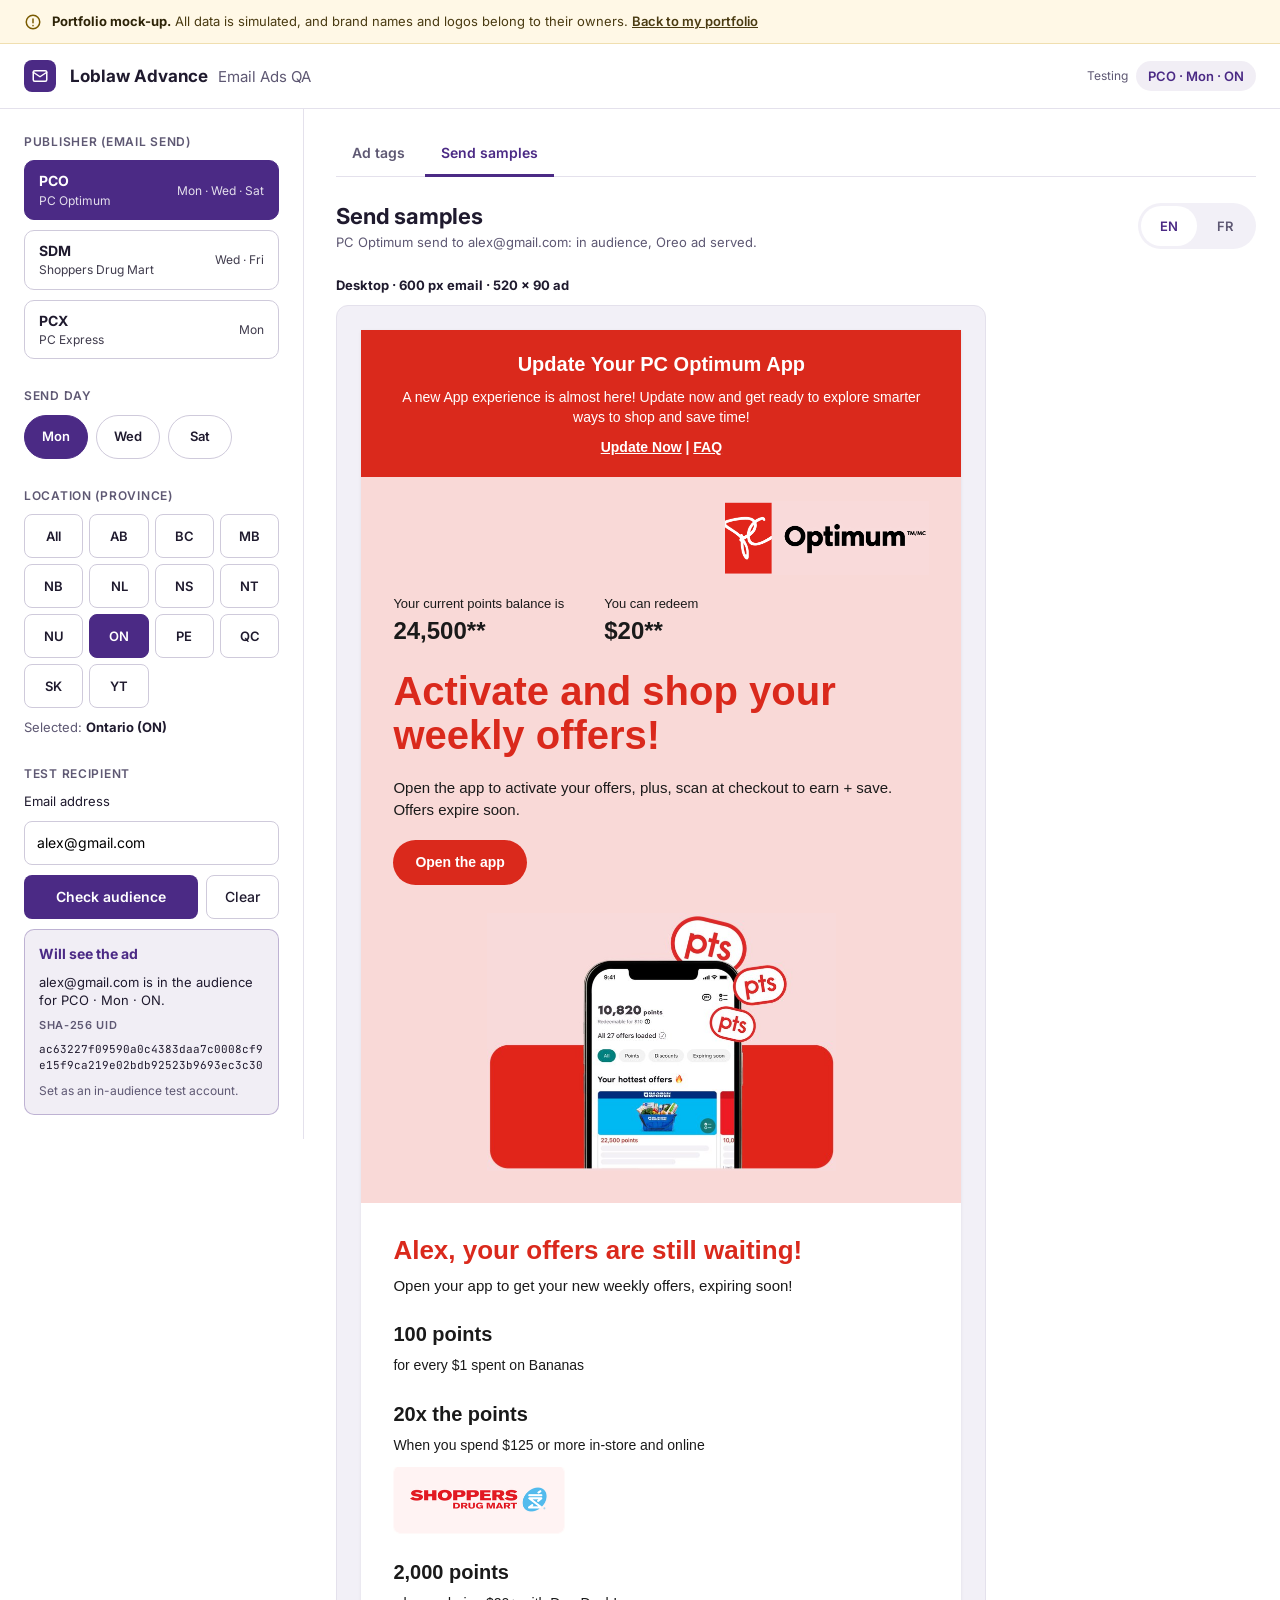
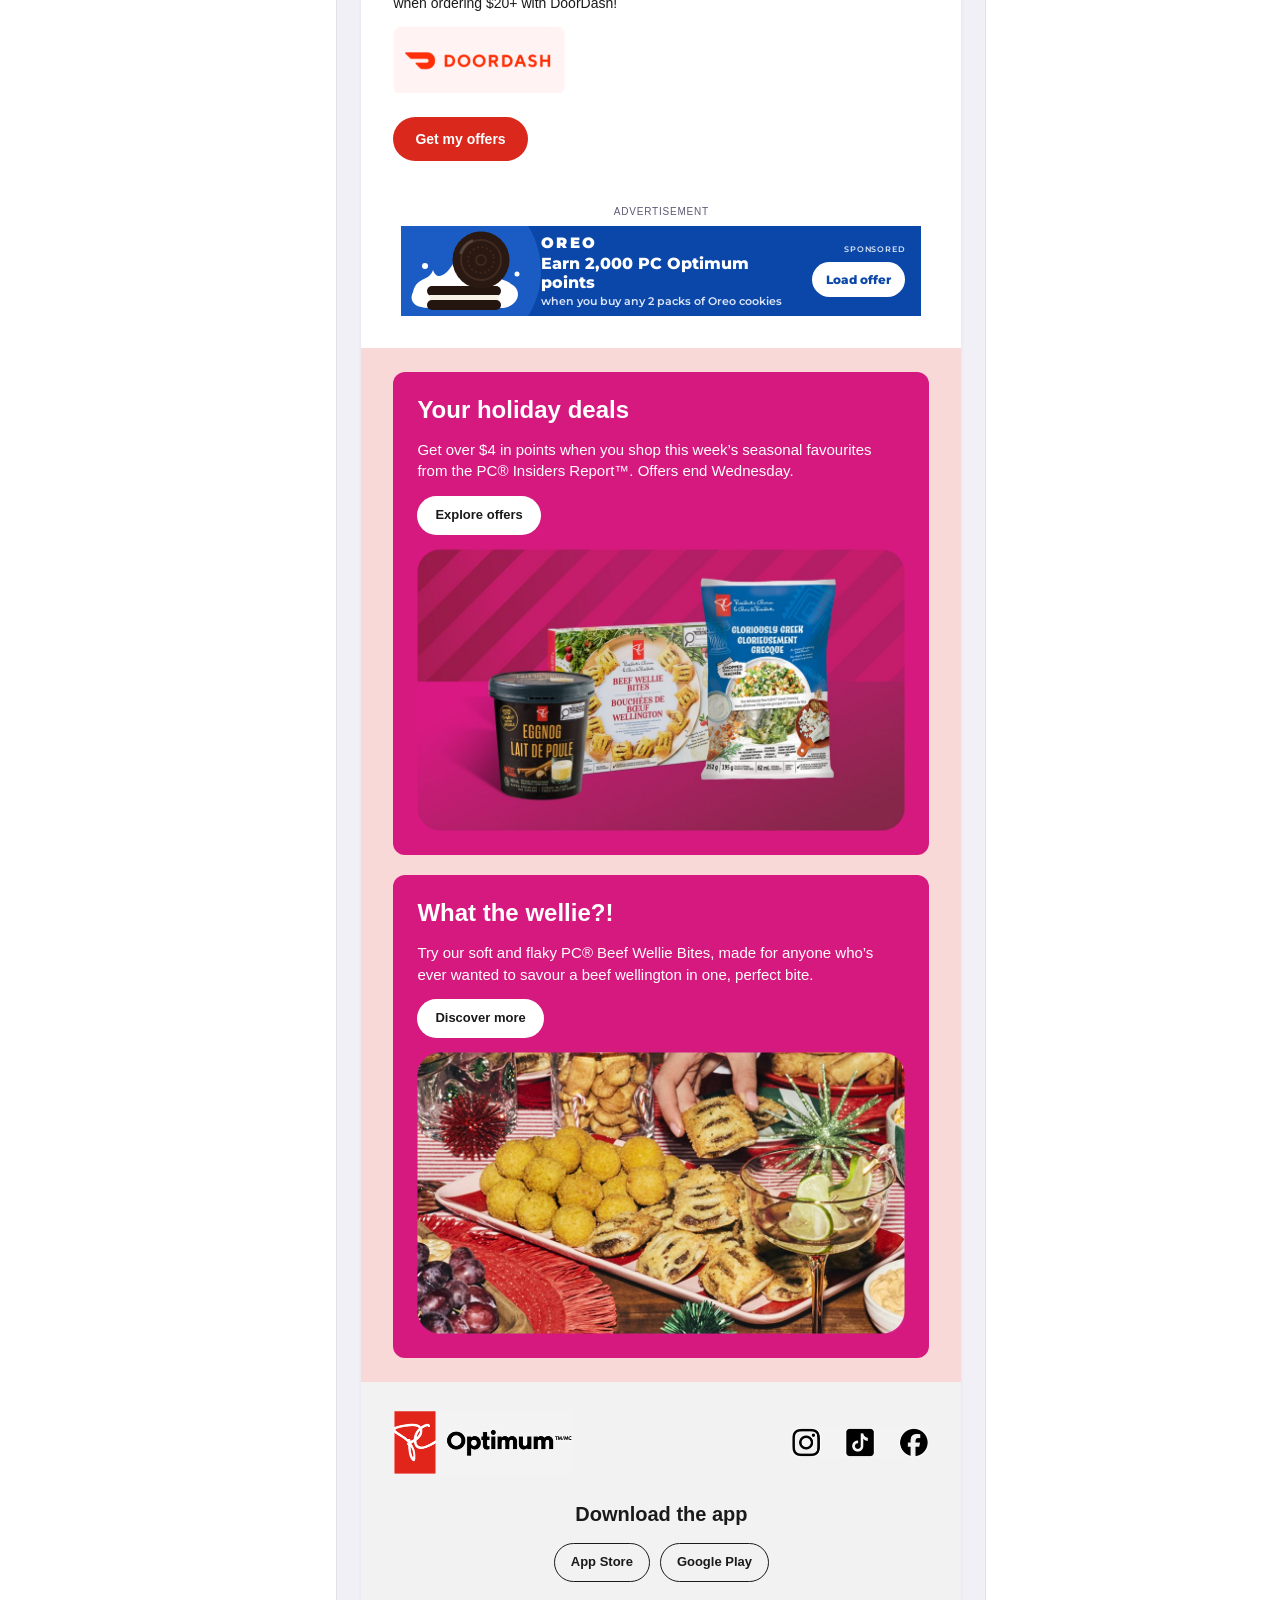
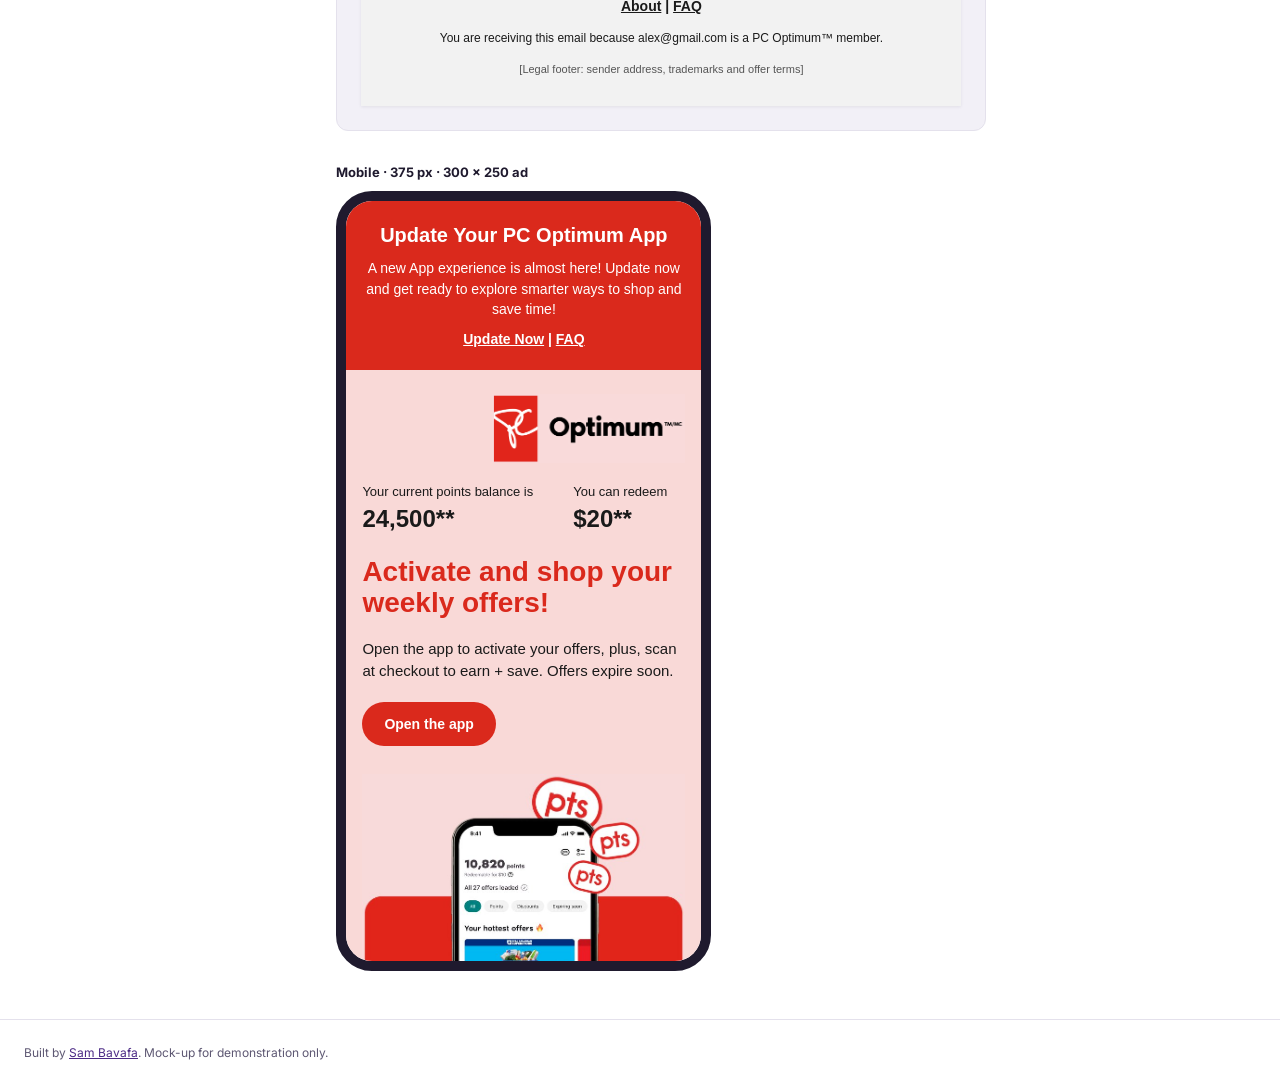
==== commit f4d72150: "Feature Email ads QA tool in place of Giftiq; tidy QA page - Replace Giftiq with the Email ads QA to" ====
--- a/email-ads-qa/index.html
+++ b/email-ads-qa/index.html
@@ -8,21 +8,21 @@
 <link rel="preconnect" href="https://fonts.googleapis.com">
 <link href="https://fonts.googleapis.com/css2?family=Inter:wght@400;500;600;700&family=JetBrains+Mono:wght@400;500&family=Montserrat:wght@600;800;900&display=swap" rel="stylesheet">
 <style>
-:root{--brand:#4B2A85;--tint:rgba(75,42,133,.08);--ink:#1F1A2E;--muted:#5E5873;--line:#E4E1EC;--soft:#F7F6FA;--warn:#A33A00}
+:root{--gutter:max(24px,calc((100vw - 1600px) / 2));--brand:#4B2A85;--tint:rgba(75,42,133,.08);--ink:#1F1A2E;--muted:#5E5873;--line:#E4E1EC;--soft:#F7F6FA;--warn:#A33A00}
 *{box-sizing:border-box}
 body{margin:0;background:#fff;color:var(--ink);font:14px/1.45 Inter,system-ui,sans-serif}
 button,input{font:inherit}
 button{cursor:pointer}
 a{color:var(--brand)}
-.notice{background:#FFF8E6;border-bottom:1px solid #F0DFB0;padding:12px 32px;font-size:13px;color:#4A3B12;display:flex;gap:10px;align-items:flex-start}
+.notice{background:#FFF8E6;border-bottom:1px solid #F0DFB0;padding:12px var(--gutter);font-size:13px;color:#4A3B12;display:flex;gap:10px;align-items:flex-start}
 .notice strong{color:#2E2408}
 .notice a{color:#4A3B12;font-weight:600}
-header{display:flex;flex-wrap:wrap;align-items:center;justify-content:space-between;gap:12px 24px;padding:16px 32px;border-bottom:1px solid var(--line)}
+header{display:flex;flex-wrap:wrap;align-items:center;justify-content:space-between;gap:12px 24px;padding:16px var(--gutter);border-bottom:1px solid var(--line)}
 .brand{display:flex;align-items:center;gap:14px}
 .mark{width:32px;height:32px;border-radius:8px;background:var(--brand);display:flex;align-items:center;justify-content:center}
 .chip{padding:6px 12px;border-radius:999px;background:var(--tint);color:var(--brand);font-weight:600;font-size:13px}
-.layout{display:flex;flex-wrap:wrap;align-items:flex-start}
-aside{flex:1 1 280px;max-width:100%;padding:24px;border-right:1px solid var(--line);display:flex;flex-direction:column;gap:28px}
+.layout{display:flex;flex-wrap:wrap;align-items:flex-start;padding:0 var(--gutter)}
+aside{flex:1 1 280px;max-width:100%;padding:24px 24px 24px 0;border-right:1px solid var(--line);display:flex;flex-direction:column;gap:28px}
 aside section{display:flex;flex-direction:column;gap:10px}
 .lbl{margin:0;font-size:12px;font-weight:600;letter-spacing:.06em;text-transform:uppercase;color:var(--muted)}
 .opt{border:1px solid #CFCADB;background:#fff;color:var(--ink)}
@@ -39,7 +39,7 @@
 .result{display:flex;flex-direction:column;gap:8px;padding:14px;border-radius:10px;border:1px solid rgba(75,42,133,.3);background:var(--tint)}
 .result.out{border-color:#F1C4AA;background:#FFF4EE}
 code,.mono{font-family:'JetBrains Mono',ui-monospace,monospace}
-main{flex:999 1 560px;min-width:0;padding:24px 32px 48px;display:flex;flex-direction:column;gap:24px}
+main{flex:999 1 560px;min-width:0;padding:24px 0 48px 32px;display:flex;flex-direction:column;gap:24px}
 .tabs{display:flex;gap:4px;border-bottom:1px solid var(--line);flex-wrap:wrap}
 .tab{min-height:44px;padding:0 16px;border:0;border-bottom:3px solid transparent;margin-bottom:-1px;background:none;color:var(--muted);font-weight:600;font-size:14px}
 .tab.on{color:var(--brand);border-color:var(--brand)}
@@ -76,15 +76,15 @@
 /* ad */
 .ad{position:relative;overflow:hidden;background:#0B47A8;color:#fff;font-family:Montserrat,Arial,sans-serif}
 .ad .glow{position:absolute;border-radius:50%;background:#1A5CC4}
-footer.site{padding:24px 32px;border-top:1px solid var(--line);font-size:12px;color:var(--muted)}
-@media (max-width:640px){header,.notice,main,footer.site{padding-left:16px;padding-right:16px}aside{border-right:0;border-bottom:1px solid var(--line);padding:16px}}
+footer.site{padding:24px var(--gutter);border-top:1px solid var(--line);font-size:12px;color:var(--muted)}
+@media (max-width:640px){:root{--gutter:16px}main{padding-left:0}aside{border-right:0;border-bottom:1px solid var(--line);padding:16px 0}}
 </style>
 </head>
 <body>
 
 <div class="notice" role="note">
   <svg width="18" height="18" viewBox="0 0 24 24" fill="none" stroke="#7A5B00" stroke-width="2" stroke-linecap="round" stroke-linejoin="round" aria-hidden="true" style="flex:0 0 auto;margin-top:1px"><circle cx="12" cy="12" r="9"/><path d="M12 8v5M12 16.5v.5"/></svg>
-  <span><strong>Interactive mock-up for my portfolio.</strong> This page recreates an internal QA tool I built at Loblaw Advance so AdOps could check email ads without sending test emails. Nothing here is connected to a live ad server or customer data: ad tags, zone IDs and audience results are simulated. The sample sends are based on real PC Optimum, Shoppers Drug Mart and PC Express emails with the recipient details changed, and the Oreo ad and offer are illustrative only, not a real campaign. All brand names and logos belong to their owners. <a href="https://bavafa.github.io/">Back to my portfolio</a></span>
+  <span><strong>Portfolio mock-up.</strong> All data is simulated, and brand names and logos belong to their owners. <a href="https://bavafa.github.io/">Back to my portfolio</a></span>
 </div>
 
 <header>
